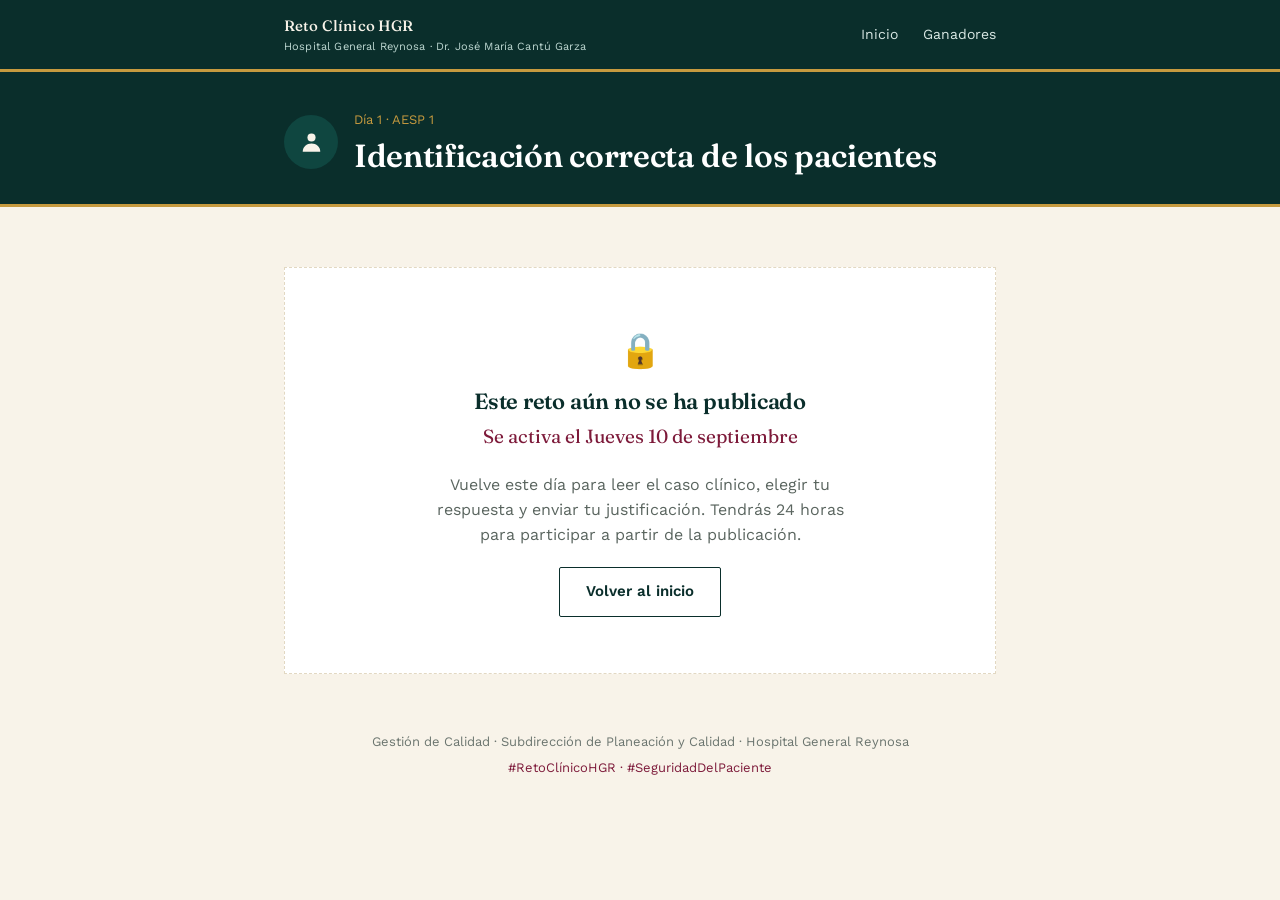
==== dia1.html @ 960c3f58 "Add files via upload" ====
<!DOCTYPE html>
<html lang="es">
<head>
<meta charset="UTF-8">
<meta name="viewport" content="width=device-width, initial-scale=1.0">
<title>AESP 1 · Identificación correcta de los pacientes | Reto Clínico HGR</title>
<link rel="stylesheet" href="style.css">
</head>
<body>

<div class="topbar">
  <div class="container">
    <a class="brand" href="index.html">Reto Clínico HGR
      <span>Hospital General Reynosa · Dr. José María Cantú Garza</span>
    </a>
    <nav>
      <a href="index.html">Inicio</a>
      <a href="ganadores.html">Ganadores</a>
    </nav>
  </div>
</div>

<div class="case-header">
  <div class="container">
    <div class="header-row"><span class="day-icon teal"><svg viewBox="0 0 24 24" width="27" height="27"><circle cx="12" cy="7.6" r="3.6" fill="#f8f3e9"/><path d="M4.2 20.2c0-4.6 3.6-7.4 7.8-7.4s7.8 2.8 7.8 7.4" fill="#f8f3e9"/></svg></span><div><div class="meta-tag">Día 1 · AESP 1</div><h1>Identificación correcta de los pacientes</h1></div></div>
  </div>
</div>

<section class="tight">
  <div class="container">

    <!-- ====== ESTADO: PRÓXIMAMENTE ======
         Cuando llegue el día, sustituye TODO este bloque <div class="locked">...</div>
         por el caso clínico real (ver plantilla-caso.html). -->
    <div class="locked">
      <div class="icon">🔒</div>
      <h2>Este reto aún no se ha publicado</h2>
      <div class="open-date">Se activa el Jueves 10 de septiembre</div>
      <p>Vuelve este día para leer el caso clínico, elegir tu respuesta y enviar tu justificación. Tendrás 24 horas para participar a partir de la publicación.</p>
      <a class="btn secondary" href="index.html">Volver al inicio</a>
    </div>
    <!-- ====== FIN ESTADO PRÓXIMAMENTE ====== -->

  </div>
</section>

<footer>
  <div class="container">
    Gestión de Calidad · Subdirección de Planeación y Calidad · Hospital General Reynosa
    <div class="hashtags">#RetoClínicoHGR · #SeguridadDelPaciente</div>
  </div>
</footer>

</body>
</html>
---- style.css ----
@import url('https://fonts.googleapis.com/css2?family=Fraunces:opsz,wght@9..144,400;9..144,500;9..144,600&family=Work+Sans:wght@400;500;600;700&display=swap');

:root{
  --teal-950:#0a2e2b;
  --teal-800:#0f4640;
  --wine-700:#7d1a3a;
  --wine-600:#96223f;
  --gold:#c69a3f;
  --cream:#f8f3e9;
  --cream-2:#f1ead9;
  --ink:#1c2321;
  --paper:#ffffff;
  --line:#e2d8c2;
  --radius:2px;
}

*{box-sizing:border-box;}
html{scroll-behavior:smooth;}
body{
  margin:0;
  background:var(--cream);
  color:var(--ink);
  font-family:'Work Sans', sans-serif;
  line-height:1.55;
  -webkit-font-smoothing:antialiased;
}
h1,h2,h3,.display{
  font-family:'Fraunces', serif;
  font-weight:600;
  line-height:1.12;
  letter-spacing:-0.01em;
  color:var(--teal-950);
  margin:0;
}
p{margin:0 0 1em;}
a{color:inherit;}
.container{
  max-width:760px;
  margin:0 auto;
  padding:0 24px;
}

/* top bar */
.topbar{
  background:var(--teal-950);
  color:var(--cream);
  padding:14px 0;
  border-bottom:3px solid var(--gold);
}
.topbar .container{
  display:flex;
  align-items:center;
  justify-content:space-between;
  gap:16px;
  flex-wrap:wrap;
}
.topbar .brand{
  font-family:'Fraunces', serif;
  font-size:15px;
  font-weight:500;
  color:var(--cream);
  text-decoration:none;
  letter-spacing:0.01em;
}
.topbar .brand span{display:block; font-family:'Work Sans',sans-serif; font-size:11px; color:#bcd6d0; font-weight:400; margin-top:1px;}
.topbar nav a{
  color:#d9e8e4;
  text-decoration:none;
  font-size:14px;
  margin-left:20px;
  border-bottom:1px solid transparent;
}
.topbar nav a:hover{border-bottom-color:var(--gold); color:var(--cream);}

/* hero */
.hero{
  background:linear-gradient(180deg, var(--teal-950) 0%, var(--teal-800) 100%);
  color:var(--cream);
  padding:56px 0 64px;
  position:relative;
}
.hero .eyebrow{
  color:var(--gold);
  font-size:14px;
  margin-bottom:10px;
}
.hero h1{
  color:var(--paper);
  font-size:clamp(30px, 5vw, 44px);
}
.hero .accent{color:var(--gold);}
.hero p.lead{
  color:#d7e7e2;
  font-size:17px;
  max-width:520px;
  margin-top:16px;
}
.hero .tagline{
  font-family:'Fraunces', serif;
  font-style:italic;
  font-weight:400;
  color:var(--gold);
  font-size:18px;
  margin-top:22px;
}
.hero .hero-grid{
  display:grid;
  grid-template-columns:1.3fr 1fr;
  gap:40px;
  align-items:center;
}
.hero .hero-art{
  justify-self:center;
}
.hero .hero-art svg{width:100%; max-width:280px; height:auto;}
@media (max-width:760px){
  .hero .hero-grid{grid-template-columns:1fr;}
  .hero .hero-art{order:-1; max-width:190px; margin:0 auto 8px;}
}

/* day icons */
.day-icon{
  width:44px; height:44px;
  border-radius:50%;
  display:flex; align-items:center; justify-content:center;
  flex-shrink:0;
}
.day-icon svg{width:22px !important; height:22px !important; display:block;}
.day-icon.teal{background:var(--teal-800);}
.day-icon.wine{background:var(--wine-700);}

.case-header .header-row{
  display:flex; align-items:center; gap:16px;
}
.case-header .day-icon{width:54px; height:54px;}
.case-header .day-icon svg{width:27px !important; height:27px !important;}

/* section */
section{padding:44px 0;}
section.tight{padding:28px 0;}
.section-title{
  font-size:22px;
  margin-bottom:6px;
}
.section-sub{
  color:#5a655f;
  font-size:15px;
  margin-bottom:24px;
}

/* schedule timeline (real sequence -> numbered is appropriate) */
.timeline{
  margin-left:0;
}
.day-row{
  position:relative;
  padding:16px 0;
  display:flex;
  align-items:center;
  justify-content:space-between;
  gap:16px;
  flex-wrap:wrap;
  border-bottom:1px solid var(--line);
  text-decoration:none;
  color:var(--ink);
}
.day-row:last-child{border-bottom:none;}
.day-row .day-date{
  font-size:13px;
  color:#6b756f;
  min-width:150px;
}
.day-row .day-meta{
  font-weight:600;
  flex:1;
  min-width:180px;
}
.day-row .day-status{
  font-size:12px;
  padding:4px 10px;
  border-radius:20px;
  border:1px solid var(--line);
  color:#6b756f;
  white-space:nowrap;
}
.day-row .day-status.live{
  background:var(--wine-700);
  border-color:var(--wine-700);
  color:var(--cream);
}
.day-row:hover .day-meta{color:var(--wine-700);}

/* rules card */
.rules{
  background:var(--paper);
  border:1px solid var(--line);
  padding:24px 28px;
}
.rules ul{margin:0; padding-left:18px;}
.rules li{margin-bottom:8px;}

/* buttons */
.btn{
  display:inline-block;
  background:var(--wine-700);
  color:var(--cream);
  text-decoration:none;
  padding:12px 26px;
  font-size:15px;
  font-weight:600;
  border-radius:2px;
  border:none;
  cursor:pointer;
}
.btn:hover{background:var(--wine-600);}
.btn.secondary{
  background:transparent;
  color:var(--teal-950);
  border:1px solid var(--teal-950);
}
.btn.secondary:hover{background:var(--teal-950); color:var(--cream);}
.btn.ghost{
  background:transparent;
  color:var(--cream);
  border:1px solid rgba(248,243,233,0.5);
}
.btn.ghost:hover{border-color:var(--gold); color:var(--gold);}

/* case page */
.case-header{
  background:var(--teal-950);
  color:var(--cream);
  padding:38px 0 30px;
  border-bottom:3px solid var(--gold);
}
.case-header .meta-tag{
  color:var(--gold);
  font-size:13px;
  margin-bottom:8px;
}
.case-header h1{color:var(--paper); font-size:clamp(24px,4vw,32px);}
.case-header .deadline{
  margin-top:14px;
  font-size:14px;
  color:#d7e7e2;
  display:inline-block;
  border:1px solid rgba(248,243,233,0.35);
  padding:6px 14px;
}
.case-body{background:var(--paper); border:1px solid var(--line); padding:26px 28px; margin-top:-1px;}
.case-body h2{font-size:16px; color:var(--wine-700); margin-bottom:10px;}
.case-body p.story{font-size:16px;}
.options{margin-top:20px; display:flex; flex-direction:column; gap:10px;}
.option{
  display:flex; gap:12px;
  border:1px solid var(--line);
  padding:14px 16px;
  background:var(--cream-2);
}
.option .letter{
  font-weight:700; color:var(--wine-700); font-family:'Fraunces',serif;
}

/* locked / próximamente state */
.locked{
  background:var(--paper);
  border:1px dashed var(--line);
  padding:56px 32px;
  text-align:center;
  margin-top:32px;
}
.locked .icon{font-size:34px; margin-bottom:12px;}
.locked h2{font-size:22px; margin-bottom:8px;}
.locked p{color:#5a655f; max-width:420px; margin:0 auto 20px;}
.locked .open-date{
  font-family:'Fraunces', serif;
  color:var(--wine-700);
  font-size:19px;
  margin-bottom:22px;
}

/* footer */
footer{
  padding:30px 0 50px;
  text-align:center;
  color:#6b756f;
  font-size:13px;
}
footer .hashtags{color:var(--wine-700); margin-top:6px;}

.back-row{margin:26px 0 0;}
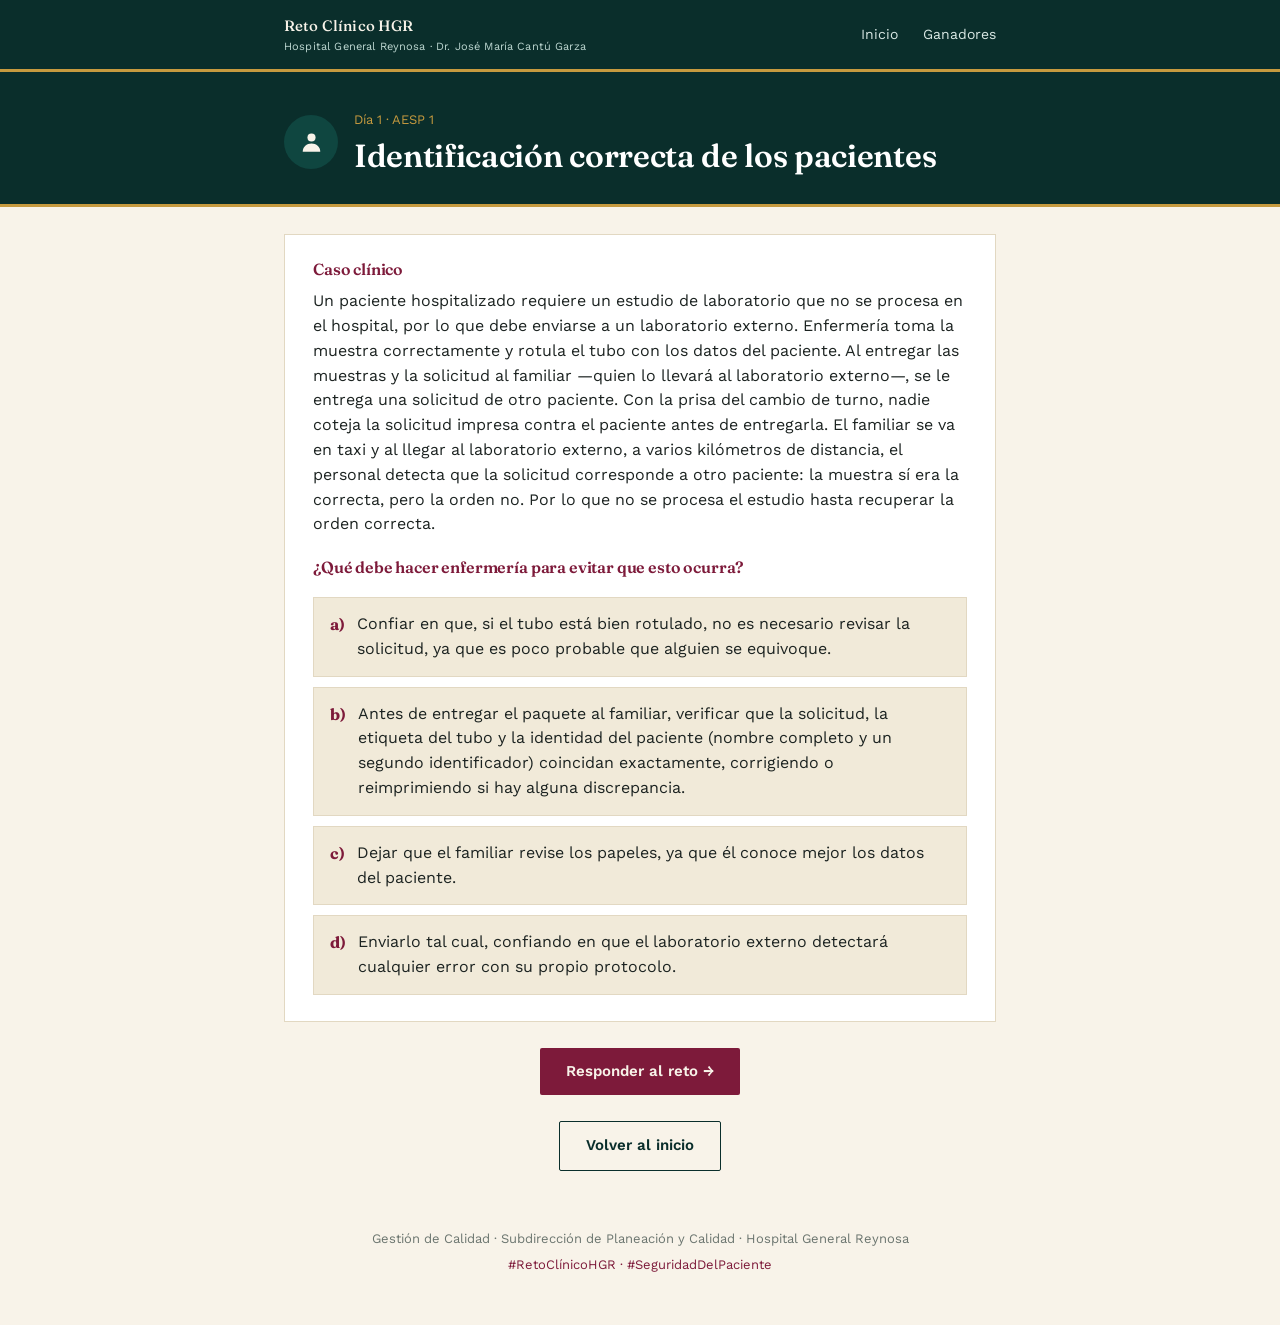
==== commit a7d72ae6: "Update dia1.html" ====
--- a/dia1.html
+++ b/dia1.html
@@ -29,17 +29,35 @@
 <section class="tight">
   <div class="container">
 
-    <!-- ====== ESTADO: PRÓXIMAMENTE ======
-         Cuando llegue el día, sustituye TODO este bloque <div class="locked">...</div>
-         por el caso clínico real (ver plantilla-caso.html). -->
-    <div class="locked">
-      <div class="icon">🔒</div>
-      <h2>Este reto aún no se ha publicado</h2>
-      <div class="open-date">Se activa el Jueves 10 de septiembre</div>
-      <p>Vuelve este día para leer el caso clínico, elegir tu respuesta y enviar tu justificación. Tendrás 24 horas para participar a partir de la publicación.</p>
+    <div class="case-body">
+      <h2>Caso clínico</h2>
+      <p class="story">
+        Un paciente hospitalizado requiere un estudio de laboratorio que no se procesa en el
+        hospital, por lo que debe enviarse a un laboratorio externo. Enfermería toma la muestra
+        correctamente y rotula el tubo con los datos del paciente. Al entregar las muestras y la
+        solicitud al familiar —quien lo llevará al laboratorio externo—, se le entrega una
+        solicitud de otro paciente. Con la prisa del cambio de turno, nadie coteja la solicitud
+        impresa contra el paciente antes de entregarla. El familiar se va en taxi y al llegar al
+        laboratorio externo, a varios kilómetros de distancia, el personal detecta que la
+        solicitud corresponde a otro paciente: la muestra sí era la correcta, pero la orden no.
+        Por lo que no se procesa el estudio hasta recuperar la orden correcta.
+      </p>
+
+      <h2 style="margin-top:22px;">¿Qué debe hacer enfermería para evitar que esto ocurra?</h2>
+      <div class="options">
+        <div class="option"><span class="letter">a)</span><span>Confiar en que, si el tubo está bien rotulado, no es necesario revisar la solicitud, ya que es poco probable que alguien se equivoque.</span></div>
+        <div class="option"><span class="letter">b)</span><span>Antes de entregar el paquete al familiar, verificar que la solicitud, la etiqueta del tubo y la identidad del paciente (nombre completo y un segundo identificador) coincidan exactamente, corrigiendo o reimprimiendo si hay alguna discrepancia.</span></div>
+        <div class="option"><span class="letter">c)</span><span>Dejar que el familiar revise los papeles, ya que él conoce mejor los datos del paciente.</span></div>
+        <div class="option"><span class="letter">d)</span><span>Enviarlo tal cual, confiando en que el laboratorio externo detectará cualquier error con su propio protocolo.</span></div>
+      </div>
+    </div>
+
+    <div class="back-row" style="text-align:center;">
+      <a class="btn" href="https://forms.gle/HdE3bZbB4vRowPvc9" target="_blank" rel="noopener">Responder al reto →</a>
+    </div>
+    <div class="back-row" style="text-align:center;">
       <a class="btn secondary" href="index.html">Volver al inicio</a>
     </div>
-    <!-- ====== FIN ESTADO PRÓXIMAMENTE ====== -->
 
   </div>
 </section>
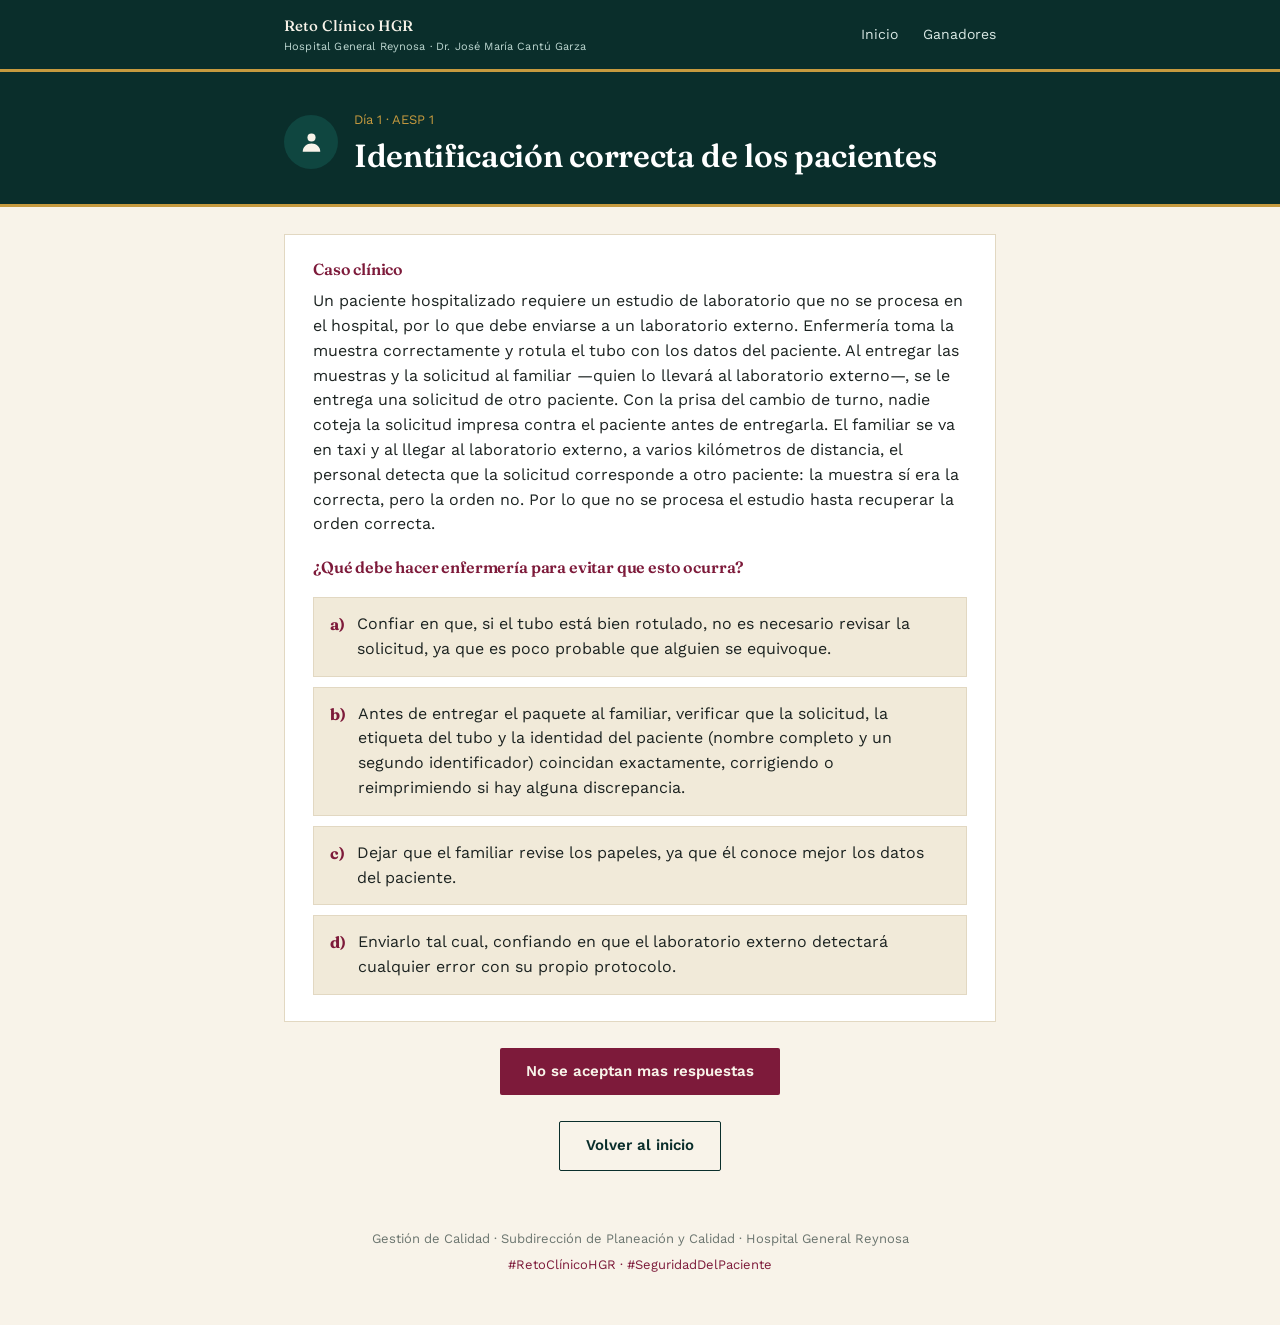
==== commit 49a192b5: "Update dia1.html no se aceptas mas respuestas reto1" ====
--- a/dia1.html
+++ b/dia1.html
@@ -53,7 +53,7 @@
     </div>
 
     <div class="back-row" style="text-align:center;">
-      <a class="btn" href="https://forms.gle/HdE3bZbB4vRowPvc9" target="_blank" rel="noopener">Responder al reto →</a>
+      <a class="btn" href="https://forms.gle/HdE3bZbB4vRowPvc9" target="_blank" rel="noopener">No se aceptan mas respuestas</a>
     </div>
     <div class="back-row" style="text-align:center;">
       <a class="btn secondary" href="index.html">Volver al inicio</a>
--- a/style.css
+++ b/style.css
@@ -189,6 +189,8 @@
   color:var(--cream);
 }
 .day-row:hover .day-meta{color:var(--wine-700);}
+.day-row.done{opacity:.55;}
+.day-row.done .day-status{background:transparent;}
 
 /* rules card */
 .rules{
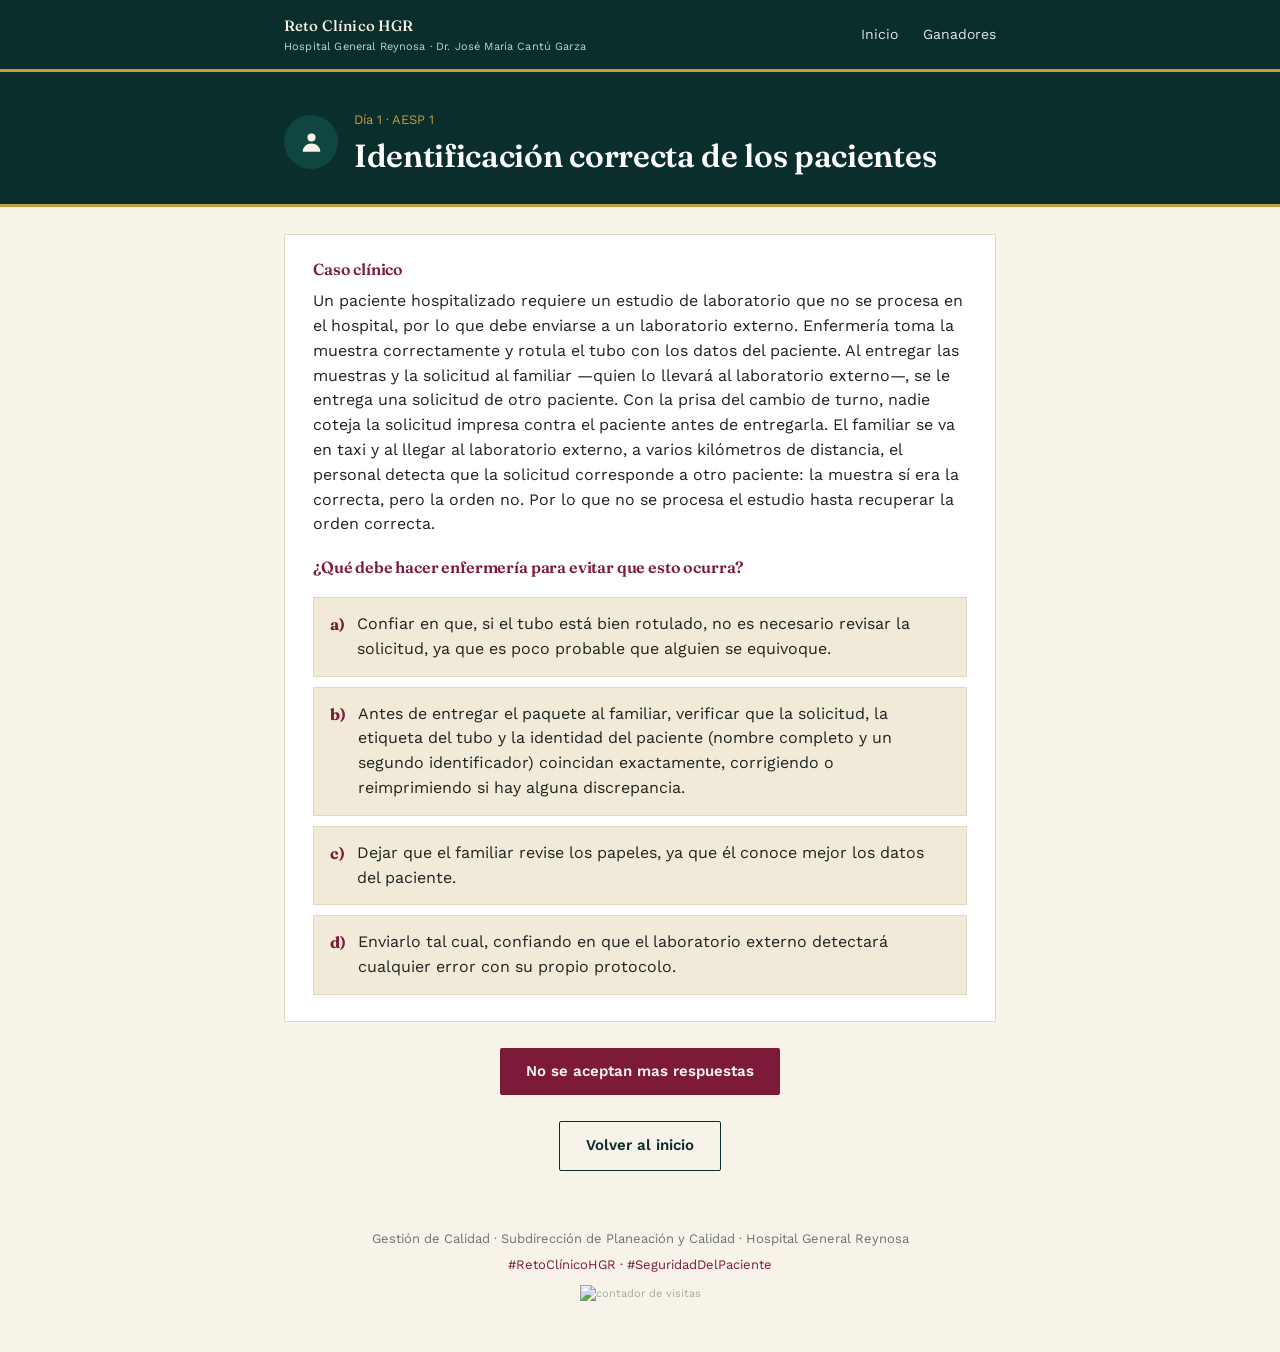
==== commit e46d5b08: "Update dia1.html nuevo contador" ====
--- a/dia1.html
+++ b/dia1.html
@@ -53,11 +53,11 @@
     </div>
 
     <div class="back-row" style="text-align:center;">
-      <a class="btn" href="https://forms.gle/HdE3bZbB4vRowPvc9" target="_blank" rel="noopener">No se aceptan mas respuestas</a>
+    <a class="btn" href="index.html">No se aceptan mas respuestas</a>
     </div>
     <div class="back-row" style="text-align:center;">
-      <a class="btn secondary" href="index.html">Volver al inicio</a>
-    </div>
+    <a class="btn secondary" href="index.html">Volver al inicio</a>
+  </div>
 
   </div>
 </section>
@@ -66,6 +66,7 @@
   <div class="container">
     Gestión de Calidad · Subdirección de Planeación y Calidad · Hospital General Reynosa
     <div class="hashtags">#RetoClínicoHGR · #SeguridadDelPaciente</div>
+<div class="visit-count"><img src="https://visitor-badge.laobi.icu/badge?page_id=reto-clinico-hgr.dia1" alt="contador de visitas"></div>
   </div>
 </footer>
 
--- a/style.css
+++ b/style.css
@@ -192,6 +192,59 @@
 .day-row.done{opacity:.55;}
 .day-row.done .day-status{background:transparent;}
 
+/* resultados / ganadores */
+.day-result{ margin-bottom:44px; }
+.day-result:not(:first-child){ padding-top:36px; border-top:1px dashed var(--line); }
+.day-result-header{
+  font-family:'Fraunces', serif;
+  color:var(--wine-700);
+  font-size:19px;
+  margin-bottom:18px;
+}
+.result-card{
+  background:var(--paper);
+  border:1px solid var(--line);
+  overflow:hidden;
+  margin-bottom:18px;
+}
+.result-card img{ width:100%; display:block; height:auto; }
+.result-card .rc-body{ padding:18px 22px; }
+.result-card .rc-tag{
+  display:inline-block;
+  font-size:12px;
+  font-weight:700;
+  letter-spacing:.02em;
+  padding:4px 12px;
+  border-radius:20px;
+  margin-bottom:10px;
+}
+.result-card.winner .rc-tag{ background:var(--gold); color:var(--teal-950); }
+.result-card.finalist .rc-tag{ background:var(--cream-2); color:var(--wine-700); border:1px solid var(--line); }
+.result-card h3{ font-size:20px; margin-bottom:2px; }
+.result-card .rc-role{ color:#6b756f; font-size:14px; margin-bottom:10px; }
+.result-card .rc-premio{ font-size:15px; color:var(--ink); }
+.result-card .rc-premio b{ color:var(--wine-700); }
+.finalists-grid{
+  display:grid;
+  grid-template-columns:1fr 1fr;
+  gap:18px;
+}
+@media (max-width:640px){ .finalists-grid{ grid-template-columns:1fr; } }
+.detalle-gallery{
+  display:grid;
+  grid-template-columns:repeat(auto-fit, minmax(240px, 1fr));
+  gap:14px;
+  margin-top:6px;
+}
+.detalle-gallery figure{ margin:0; }
+.detalle-gallery img{
+  width:100%; height:260px; object-fit:cover;
+  border:1px solid var(--line);
+}
+.detalle-gallery figcaption{
+  font-size:12px; color:#6b756f; margin-top:6px; text-align:center;
+}
+
 /* rules card */
 .rules{
   background:var(--paper);
@@ -289,5 +342,6 @@
   font-size:13px;
 }
 footer .hashtags{color:var(--wine-700); margin-top:6px;}
+footer .visit-count{color:#a3ab9f; font-size:11px; margin-top:10px;}
 
 .back-row{margin:26px 0 0;}
